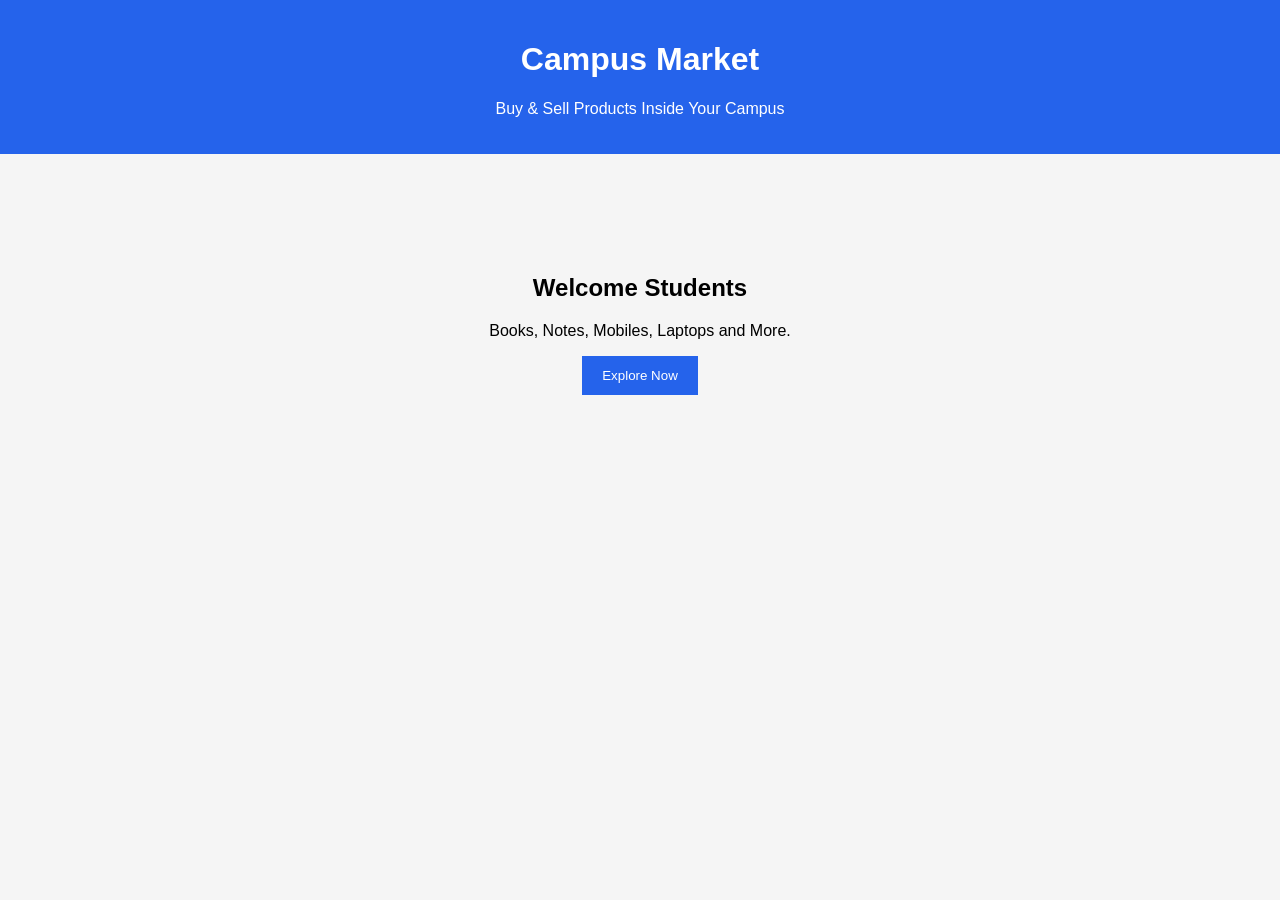
==== frontend/index.html @ 4e6729b6 "Add homepage" ====
<!DOCTYPE html>
<html lang="en">
<head>
    <meta charset="UTF-8">
    <title>Campus Market</title>
    <link rel="stylesheet" href="css/style.css">
</head>
<body>

<header>
    <h1>Campus Market</h1>
    <p>Buy & Sell Products Inside Your Campus</p>
</header>

<section class="hero">
    <h2>Welcome Students</h2>
    <p>Books, Notes, Mobiles, Laptops and More.</p>
    <button>Explore Now</button>
</section>

<script src="js/script.js"></script>

</body>
</html>
---- frontend/css/style.css ----
body{
    margin:0;
    font-family:Arial, sans-serif;
    background:#f5f5f5;
}

header{
    background:#2563eb;
    color:white;
    text-align:center;
    padding:20px;
}

.hero{
    text-align:center;
    padding:100px 20px;
}

button{
    background:#2563eb;
    color:white;
    border:none;
    padding:12px 20px;
    cursor:pointer;
}
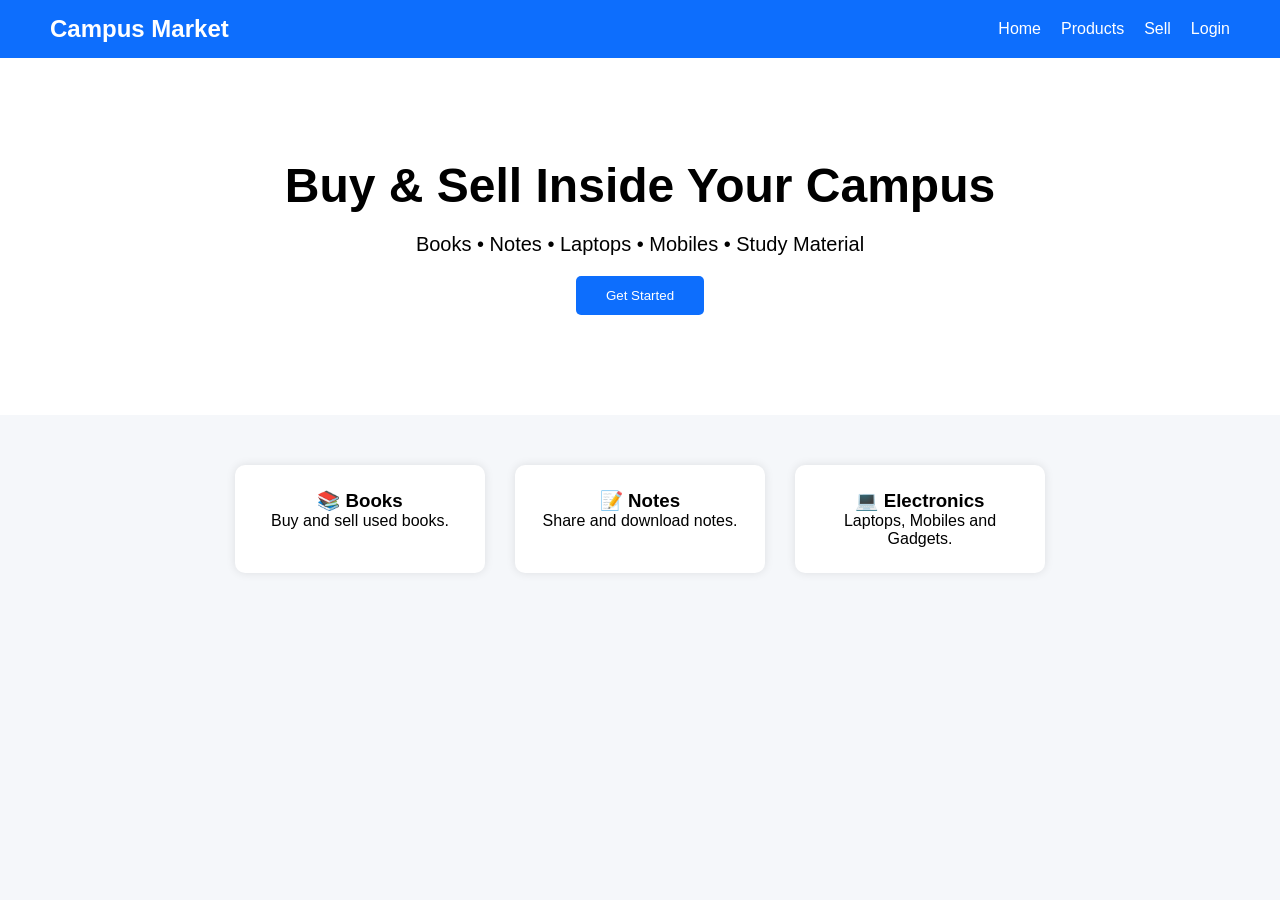
==== commit f7406711: "Professional homepage design" ====
--- a/frontend/index.html
+++ b/frontend/index.html
@@ -1,24 +1,55 @@
 <!DOCTYPE html>
 <html lang="en">
 <head>
-    <meta charset="UTF-8">
-    <title>Campus Market</title>
-    <link rel="stylesheet" href="css/style.css">
+<meta charset="UTF-8">
+<meta name="viewport" content="width=device-width, initial-scale=1.0">
+<title>Campus Market</title>
+<link rel="stylesheet" href="css/style.css">
 </head>
+
 <body>
 
-<header>
-    <h1>Campus Market</h1>
-    <p>Buy & Sell Products Inside Your Campus</p>
-</header>
+<nav>
+    <h2>Campus Market</h2>
+
+    <ul>
+        <li><a href="#">Home</a></li>
+        <li><a href="#">Products</a></li>
+        <li><a href="#">Sell</a></li>
+        <li><a href="#">Login</a></li>
+    </ul>
+</nav>
 
 <section class="hero">
-    <h2>Welcome Students</h2>
-    <p>Books, Notes, Mobiles, Laptops and More.</p>
-    <button>Explore Now</button>
+
+    <h1>Buy & Sell Inside Your Campus</h1>
+
+    <p>
+        Books • Notes • Laptops • Mobiles • Study Material
+    </p>
+
+    <button>Get Started</button>
+
 </section>
 
-<script src="js/script.js"></script>
+<section class="features">
+
+    <div class="card">
+        <h3>📚 Books</h3>
+        <p>Buy and sell used books.</p>
+    </div>
+
+    <div class="card">
+        <h3>📝 Notes</h3>
+        <p>Share and download notes.</p>
+    </div>
+
+    <div class="card">
+        <h3>💻 Electronics</h3>
+        <p>Laptops, Mobiles and Gadgets.</p>
+    </div>
+
+</section>
 
 </body>
 </html>
--- a/frontend/css/style.css
+++ b/frontend/css/style.css
@@ -1,25 +1,71 @@
-body{
+*{
     margin:0;
-    font-family:Arial, sans-serif;
-    background:#f5f5f5;
+    padding:0;
+    box-sizing:border-box;
+    font-family:Arial,sans-serif;
 }
 
-header{
-    background:#2563eb;
+body{
+    background:#f5f7fa;
+}
+
+nav{
+    background:#0d6efd;
     color:white;
-    text-align:center;
-    padding:20px;
+    display:flex;
+    justify-content:space-between;
+    align-items:center;
+    padding:15px 50px;
+}
+
+nav ul{
+    display:flex;
+    list-style:none;
+    gap:20px;
+}
+
+nav a{
+    color:white;
+    text-decoration:none;
 }
 
 .hero{
     text-align:center;
     padding:100px 20px;
+    background:white;
 }
 
-button{
-    background:#2563eb;
+.hero h1{
+    font-size:48px;
+    margin-bottom:20px;
+}
+
+.hero p{
+    font-size:20px;
+    margin-bottom:20px;
+}
+
+.hero button{
+    padding:12px 30px;
+    border:none;
+    background:#0d6efd;
     color:white;
-    border:none;
-    padding:12px 20px;
+    border-radius:5px;
     cursor:pointer;
+}
+
+.features{
+    display:flex;
+    justify-content:center;
+    gap:30px;
+    padding:50px;
+}
+
+.card{
+    width:250px;
+    background:white;
+    padding:25px;
+    border-radius:10px;
+    box-shadow:0 0 10px rgba(0,0,0,0.1);
+    text-align:center;
 }
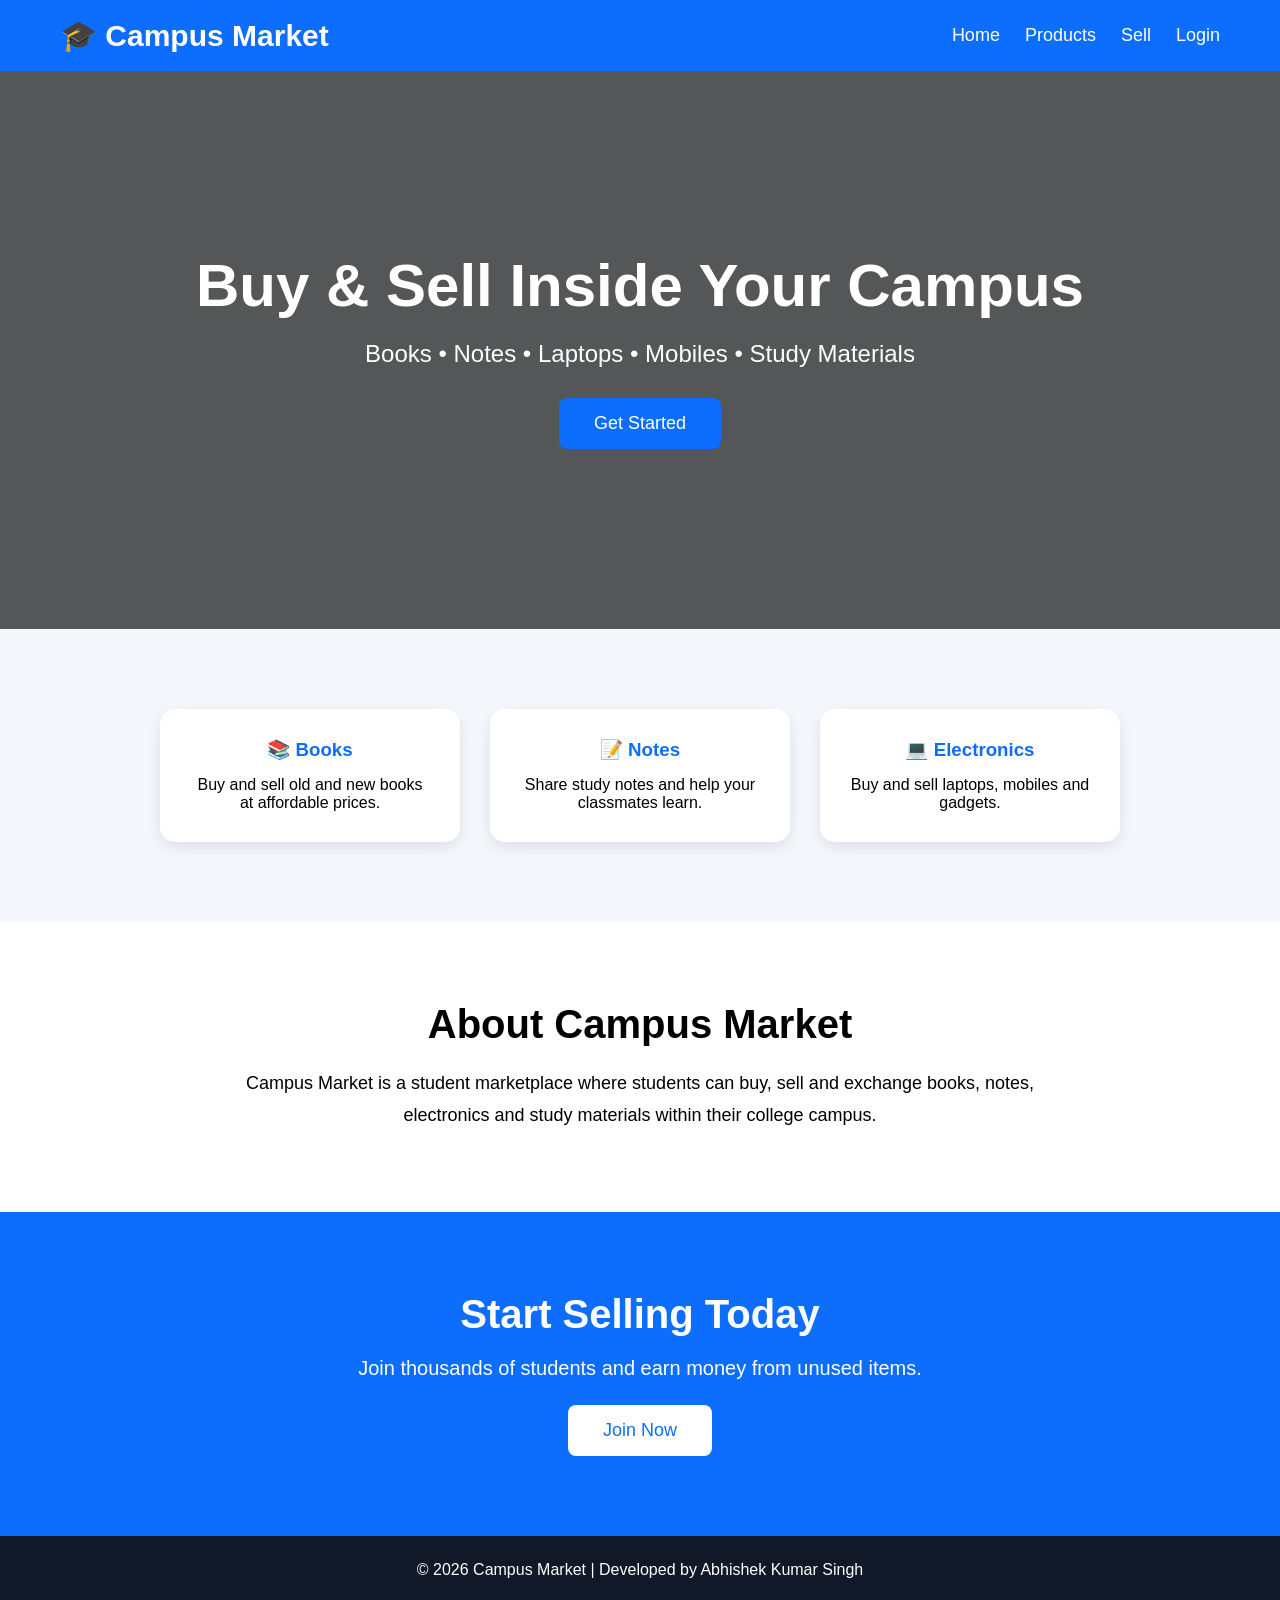
==== commit d4def920: "Complete professional homepage" ====
--- a/frontend/index.html
+++ b/frontend/index.html
@@ -10,7 +10,7 @@
 <body>
 
 <nav>
-    <h2>Campus Market</h2>
+    <div class="logo">🎓 Campus Market</div>
 
     <ul>
         <li><a href="#">Home</a></li>
@@ -21,35 +21,61 @@
 </nav>
 
 <section class="hero">
-
     <h1>Buy & Sell Inside Your Campus</h1>
 
     <p>
-        Books • Notes • Laptops • Mobiles • Study Material
+        Books • Notes • Laptops • Mobiles • Study Materials
     </p>
 
     <button>Get Started</button>
-
 </section>
 
 <section class="features">
 
     <div class="card">
         <h3>📚 Books</h3>
-        <p>Buy and sell used books.</p>
+        <p>Buy and sell old and new books at affordable prices.</p>
     </div>
 
     <div class="card">
         <h3>📝 Notes</h3>
-        <p>Share and download notes.</p>
+        <p>Share study notes and help your classmates learn.</p>
     </div>
 
     <div class="card">
         <h3>💻 Electronics</h3>
-        <p>Laptops, Mobiles and Gadgets.</p>
+        <p>Buy and sell laptops, mobiles and gadgets.</p>
     </div>
 
 </section>
 
+<section class="about">
+
+    <h2>About Campus Market</h2>
+
+    <p>
+        Campus Market is a student marketplace where students can buy,
+        sell and exchange books, notes, electronics and study materials
+        within their college campus.
+    </p>
+
+</section>
+
+<section class="cta">
+
+    <h2>Start Selling Today</h2>
+
+    <p>
+        Join thousands of students and earn money from unused items.
+    </p>
+
+    <button>Join Now</button>
+
+</section>
+
+<footer>
+    <p>© 2026 Campus Market | Developed by Abhishek Kumar Singh</p>
+</footer>
+
 </body>
 </html>
--- a/frontend/css/style.css
+++ b/frontend/css/style.css
@@ -2,12 +2,14 @@
     margin:0;
     padding:0;
     box-sizing:border-box;
-    font-family:Arial,sans-serif;
+    font-family:'Segoe UI',sans-serif;
 }
 
 body{
-    background:#f5f7fa;
+    background:#f4f7fc;
 }
+
+/* Navbar */
 
 nav{
     background:#0d6efd;
@@ -15,57 +17,178 @@
     display:flex;
     justify-content:space-between;
     align-items:center;
-    padding:15px 50px;
+    padding:18px 60px;
+}
+
+.logo{
+    font-size:30px;
+    font-weight:bold;
 }
 
 nav ul{
     display:flex;
     list-style:none;
-    gap:20px;
+    gap:25px;
 }
 
 nav a{
     color:white;
     text-decoration:none;
+    font-size:18px;
 }
 
+nav a:hover{
+    color:#ffd43b;
+}
+
+/* Hero */
+
 .hero{
+    background:linear-gradient(
+        rgba(0,0,0,.65),
+        rgba(0,0,0,.65)
+    ),
+    url('../images/campus.jpg');
+
+    background-size:cover;
+    background-position:center;
+
     text-align:center;
-    padding:100px 20px;
-    background:white;
+    color:white;
+
+    padding:180px 20px;
 }
 
 .hero h1{
-    font-size:48px;
+    font-size:60px;
     margin-bottom:20px;
 }
 
 .hero p{
-    font-size:20px;
-    margin-bottom:20px;
+    font-size:24px;
+    margin-bottom:30px;
 }
 
 .hero button{
-    padding:12px 30px;
+    padding:15px 35px;
     border:none;
+    border-radius:8px;
     background:#0d6efd;
     color:white;
-    border-radius:5px;
     cursor:pointer;
+    font-size:18px;
 }
+
+.hero button:hover{
+    background:#084298;
+}
+
+/* Features */
 
 .features{
     display:flex;
     justify-content:center;
     gap:30px;
-    padding:50px;
+    flex-wrap:wrap;
+    padding:80px 40px;
 }
 
 .card{
-    width:250px;
+    width:300px;
     background:white;
+    padding:30px;
+    text-align:center;
+    border-radius:15px;
+    box-shadow:0 5px 15px rgba(0,0,0,.1);
+    transition:.3s;
+}
+
+.card:hover{
+    transform:translateY(-10px);
+}
+
+.card h3{
+    color:#0d6efd;
+    margin-bottom:15px;
+}
+
+/* About */
+
+.about{
+    background:white;
+    text-align:center;
+    padding:80px 20px;
+}
+
+.about h2{
+    font-size:40px;
+    margin-bottom:20px;
+}
+
+.about p{
+    max-width:800px;
+    margin:auto;
+    line-height:1.8;
+    font-size:18px;
+}
+
+/* CTA */
+
+.cta{
+    background:#0d6efd;
+    color:white;
+    text-align:center;
+    padding:80px 20px;
+}
+
+.cta h2{
+    font-size:40px;
+    margin-bottom:20px;
+}
+
+.cta p{
+    margin-bottom:25px;
+    font-size:20px;
+}
+
+.cta button{
+    padding:15px 35px;
+    border:none;
+    border-radius:8px;
+    background:white;
+    color:#0d6efd;
+    font-size:18px;
+    cursor:pointer;
+}
+
+/* Footer */
+
+footer{
+    background:#111827;
+    color:white;
+    text-align:center;
     padding:25px;
-    border-radius:10px;
-    box-shadow:0 0 10px rgba(0,0,0,0.1);
-    text-align:center;
+}
+
+/* Responsive */
+
+@media(max-width:768px){
+
+    nav{
+        flex-direction:column;
+        gap:15px;
+    }
+
+    .hero h1{
+        font-size:40px;
+    }
+
+    .hero p{
+        font-size:18px;
+    }
+
+    .card{
+        width:100%;
+        max-width:350px;
+    }
 }
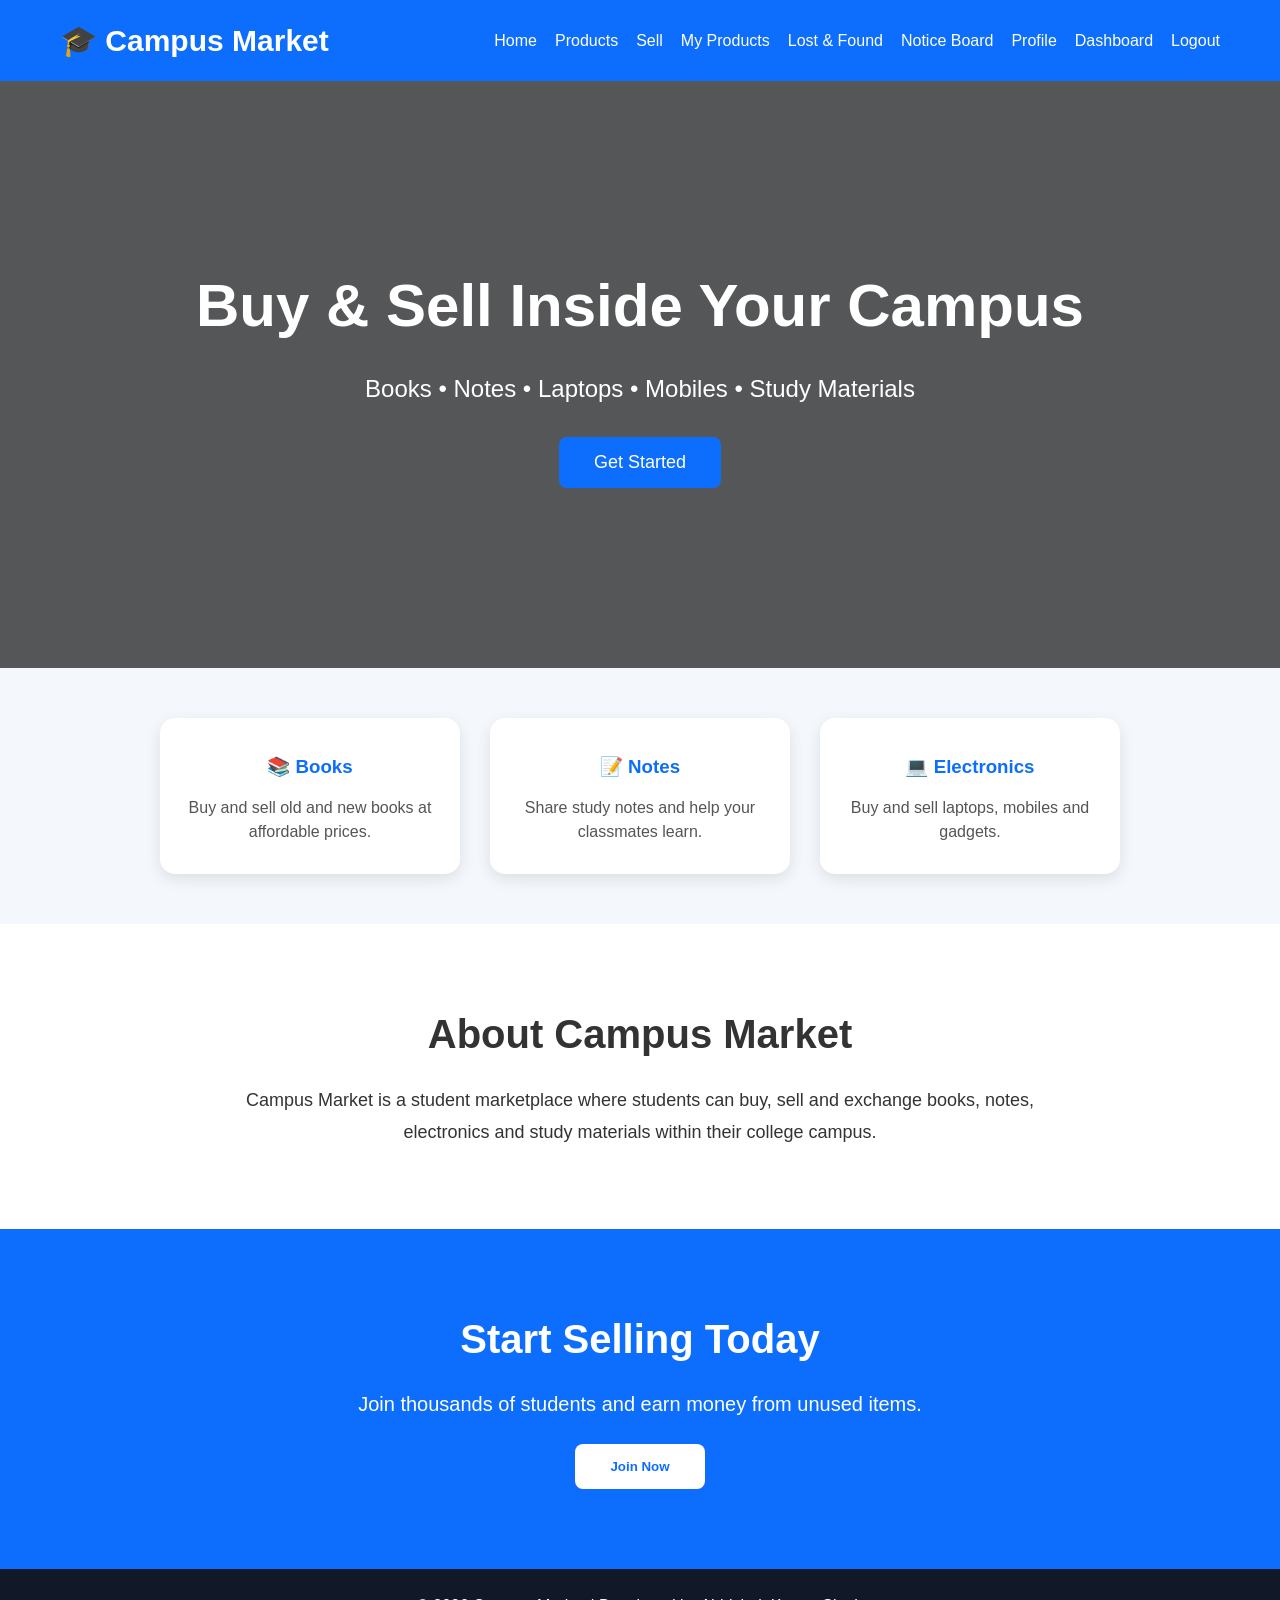
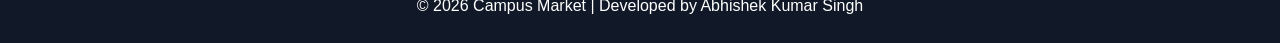
==== commit b7b63e1c: "Redesigned complete UI and improved Campus Market user experience" ====
--- a/frontend/index.html
+++ b/frontend/index.html
@@ -12,11 +12,16 @@
 <nav>
     <div class="logo">🎓 Campus Market</div>
 
-    <ul>
-        <li><a href="#">Home</a></li>
-        <li><a href="#">Products</a></li>
-        <li><a href="#">Sell</a></li>
-        <li><a href="#">Login</a></li>
+    <ul class="site-nav-links">
+        <li><a href="index.html">Home</a></li>
+        <li><a href="products.php">Products</a></li>
+        <li><a href="sell.html">Sell</a></li>
+        <li><a href="my-products.php">My Products</a></li>
+        <li><a href="lost-found.php">Lost & Found</a></li>
+        <li><a href="notice-board.php">Notice Board</a></li>
+        <li><a href="profile.php">Profile</a></li>
+        <li><a href="dashboard.php">Dashboard</a></li>
+        <li><a href="../backend/logout.php">Logout</a></li>
     </ul>
 </nav>
 
@@ -78,4 +83,4 @@
 </footer>
 
 </body>
-</html>+</html>
--- a/frontend/css/style.css
+++ b/frontend/css/style.css
@@ -1,194 +1,376 @@
-*{
-    margin:0;
-    padding:0;
-    box-sizing:border-box;
-    font-family:'Segoe UI',sans-serif;
-}
-
-body{
-    background:#f4f7fc;
-}
-
-/* Navbar */
-
-nav{
-    background:#0d6efd;
-    color:white;
-    display:flex;
-    justify-content:space-between;
-    align-items:center;
-    padding:18px 60px;
-}
-
-.logo{
-    font-size:30px;
-    font-weight:bold;
-}
-
-nav ul{
-    display:flex;
-    list-style:none;
-    gap:25px;
-}
-
-nav a{
-    color:white;
-    text-decoration:none;
-    font-size:18px;
-}
-
-nav a:hover{
-    color:#ffd43b;
-}
-
-/* Hero */
-
-.hero{
-    background:linear-gradient(
-        rgba(0,0,0,.65),
-        rgba(0,0,0,.65)
+/* RESET & GLOBAL STYLES */
+* {
+    margin: 0;
+    padding: 0;
+    box-sizing: border-box;
+    font-family: 'Segoe UI', Tahoma, Geneva, Verdana, sans-serif;
+}
+
+body {
+    background: #f4f7fc;
+    color: #333; /* Good practice to set a default text color */
+    line-height: 1.5;
+}
+
+/* NAVBAR */
+nav,
+.site-navbar {
+    background: #0d6efd;
+    color: white;
+    display: flex;
+    justify-content: space-between;
+    align-items: center;
+    padding: 18px 60px;
+    gap: 18px;
+}
+
+.logo,
+.site-logo {
+    font-size: 30px;
+    font-weight: bold;
+    color: white;
+    text-decoration: none;
+    white-space: nowrap;
+}
+
+nav ul,
+.site-nav-links {
+    display: flex;
+    list-style: none;
+    gap: 18px;
+    align-items: center;
+    flex-wrap: wrap;
+}
+
+nav a,
+.site-nav-links a {
+    color: white;
+    text-decoration: none;
+    font-size: 16px;
+    transition: color 0.2s ease;
+}
+
+nav a:hover,
+.site-nav-links a:hover {
+    color: #ffd43b;
+}
+
+/* HERO */
+.hero {
+    background: linear-gradient(
+        rgba(0, 0, 0, 0.65),
+        rgba(0, 0, 0, 0.65)
     ),
-    url('../images/campus.jpg');
-
-    background-size:cover;
-    background-position:center;
-
-    text-align:center;
-    color:white;
-
-    padding:180px 20px;
-}
-
-.hero h1{
-    font-size:60px;
-    margin-bottom:20px;
-}
-
-.hero p{
-    font-size:24px;
-    margin-bottom:30px;
-}
-
-.hero button{
-    padding:15px 35px;
-    border:none;
-    border-radius:8px;
-    background:#0d6efd;
-    color:white;
-    cursor:pointer;
-    font-size:18px;
-}
-
-.hero button:hover{
-    background:#084298;
-}
-
-/* Features */
-
-.features{
-    display:flex;
-    justify-content:center;
-    gap:30px;
-    flex-wrap:wrap;
-    padding:80px 40px;
-}
-
-.card{
-    width:300px;
-    background:white;
-    padding:30px;
-    text-align:center;
-    border-radius:15px;
-    box-shadow:0 5px 15px rgba(0,0,0,.1);
-    transition:.3s;
-}
-
-.card:hover{
-    transform:translateY(-10px);
-}
-
-.card h3{
-    color:#0d6efd;
-    margin-bottom:15px;
-}
-
-/* About */
-
-.about{
-    background:white;
-    text-align:center;
-    padding:80px 20px;
-}
-
-.about h2{
-    font-size:40px;
-    margin-bottom:20px;
-}
-
-.about p{
-    max-width:800px;
-    margin:auto;
-    line-height:1.8;
-    font-size:18px;
+    url('../images/campus.jpg') no-repeat center center; /* Shortened syntax */
+    background-size: cover;
+    text-align: center;
+    color: white;
+    padding: 180px 20px;
+}
+
+.hero h1 {
+    font-size: 60px;
+    margin-bottom: 20px;
+}
+
+.hero p {
+    font-size: 24px;
+    margin-bottom: 30px;
+}
+
+.hero button {
+    padding: 15px 35px;
+    border: none;
+    border-radius: 8px;
+    background: #0d6efd;
+    color: white;
+    cursor: pointer;
+    font-size: 18px;
+    transition: background-color 0.2s ease;
+}
+
+.hero button:hover {
+    background: #084298;
+}
+
+/* PRODUCTS / FEATURES */
+.features {
+    display: flex;
+    justify-content: center;
+    gap: 30px;
+    flex-wrap: wrap;
+    padding: 50px 30px;
+}
+
+.card {
+    width: 300px;
+    background: white;
+    padding: 20px;
+    text-align: center;
+    border-radius: 15px;
+    box-shadow: 0 5px 15px rgba(0, 0, 0, 0.1);
+    transition: transform 0.3s ease, box-shadow 0.3s ease; /* Specified transitions */
+    overflow: hidden;
+}
+
+.card:hover {
+    transform: translateY(-8px);
+    box-shadow: 0 8px 25px rgba(0, 0, 0, 0.15); /* Enhanced depth on hover */
+}
+
+.product-img {
+    width: 100%;
+    height: 220px;
+    object-fit: cover;
+    border-radius: 10px;
+}
+
+.file-icon {
+    font-size: 90px;
+    margin: 20px 0;
+}
+
+.card h3 {
+    color: #0d6efd;
+    margin: 15px 0;
+}
+
+.card p {
+    color: #555;
+    margin-bottom: 10px;
+}
+
+.price {
+    color: #0d6efd;
+    font-size: 30px;
+    font-weight: bold;
+    margin: 10px 0;
+}
+
+/* BADGES */
+.badge {
+    display: inline-block;
+    padding: 6px 12px;
+    border-radius: 20px;
+    color: white;
+    font-size: 13px;
+    margin: 4px;
+}
+
+.category { background: #6f42c1; }
+.available { background: #198754; }
+.sold { background: #dc3545; }
+
+/* BUTTONS */
+.btn {
+    display: inline-block;
+    padding: 10px 18px;
+    color: white;
+    text-decoration: none;
+    border-radius: 6px;
+    margin-top: 10px;
+    transition: opacity 0.2s ease;
+}
+
+.btn:hover {
+    opacity: 0.9;
+}
+
+.edit { background: #0d6efd; }
+.delete { background: #dc3545; }
+.download { background: #6f42c1; }
+.contact { background: #198754; }
+
+.date {
+    color: gray;
+    font-size: 13px;
+    margin-top: 10px;
+}
+
+/* FORMS */
+.form-container {
+    width: 100%;
+    max-width: 450px; /* Better practice for responsiveness */
+    margin: 60px auto;
+    background: white;
+    padding: 30px;
+    border-radius: 10px;
+    box-shadow: 0 0 15px rgba(0, 0, 0, 0.1);
+}
+
+.form-container h2 {
+    text-align: center;
+    margin-bottom: 20px;
+}
+
+.form-container input,
+.form-container textarea,
+.form-container select {
+    width: 100%;
+    padding: 12px;
+    margin: 10px 0;
+    border: 1px solid #ddd;
+    border-radius: 6px;
+    box-sizing: border-box; /* Forces safety override */
+}
+
+.form-container textarea {
+    resize: vertical; /* Allows users to scale height, but not break width */
+    min-height: 100px;
+}
+
+.form-container button {
+    width: 100%;
+    padding: 12px;
+    border: none;
+    background: #0d6efd;
+    color: white;
+    border-radius: 6px;
+    cursor: pointer;
+    font-size: 16px;
+    transition: background-color 0.2s ease;
+}
+
+.form-container button:hover {
+    background: #084298;
+}
+
+/* SEARCH */
+.search-box {
+    text-align: center;
+    margin: 30px;
+}
+
+.search-box input,
+.search-box select {
+    padding: 10px;
+    margin: 5px;
+    border: 1px solid #ddd;
+    border-radius: 4px;
+}
+
+/* PRODUCT DETAILS */
+.product-box {
+    width: 100%;
+    max-width: 800px; /* Replaced hard width with max-width */
+    margin: 40px auto;
+    background: white;
+    padding: 25px;
+    border-radius: 12px;
+    box-shadow: 0 0 10px rgba(0, 0, 0, 0.1);
+}
+
+.preview {
+    text-align: center;
+    margin-bottom: 20px;
+}
+
+.preview img, 
+.preview video {
+    width: 100%;
+    max-width: 500px;
+    height: auto; /* Ensures aspect ratio safety */
+    border-radius: 10px;
+}
+
+iframe {
+    width: 100%;
+    height: 450px; /* Reduced slightly for standard screens */
+    border: none;
+    border-radius: 10px;
+}
+
+.info-box {
+    background: #f8f9fa;
+    padding: 15px;
+    border-radius: 10px;
+    margin-top: 15px;
+}
+
+/* ABOUT */
+.about {
+    background: white;
+    text-align: center;
+    padding: 80px 20px;
+}
+
+.about h2 {
+    font-size: 40px;
+    margin-bottom: 20px;
+}
+
+.about p {
+    max-width: 800px;
+    margin: auto;
+    line-height: 1.8;
+    font-size: 18px;
 }
 
 /* CTA */
-
-.cta{
-    background:#0d6efd;
-    color:white;
-    text-align:center;
-    padding:80px 20px;
-}
-
-.cta h2{
-    font-size:40px;
-    margin-bottom:20px;
-}
-
-.cta p{
-    margin-bottom:25px;
-    font-size:20px;
-}
-
-.cta button{
-    padding:15px 35px;
-    border:none;
-    border-radius:8px;
-    background:white;
-    color:#0d6efd;
-    font-size:18px;
-    cursor:pointer;
-}
-
-/* Footer */
-
-footer{
-    background:#111827;
-    color:white;
-    text-align:center;
-    padding:25px;
-}
-
-/* Responsive */
-
-@media(max-width:768px){
-
-    nav{
-        flex-direction:column;
-        gap:15px;
-    }
-
-    .hero h1{
-        font-size:40px;
-    }
-
-    .hero p{
-        font-size:18px;
-    }
-
-    .card{
-        width:100%;
-        max-width:350px;
-    }
-}+.cta {
+    background: #0d6efd;
+    color: white;
+    text-align: center;
+    padding: 80px 20px;
+}
+
+.cta h2 {
+    font-size: 40px;
+    margin-bottom: 20px;
+}
+
+.cta p {
+    margin-bottom: 25px;
+    font-size: 20px;
+}
+
+.cta button {
+    padding: 15px 35px;
+    border: none;
+    border-radius: 8px;
+    background: white;
+    color: #0d6efd;
+    cursor: pointer;
+    font-weight: bold;
+    transition: background-color 0.2s ease;
+}
+
+.cta button:hover {
+    background: #f0f0f0;
+}
+
+/* FOOTER */
+footer {
+    background: #111827;
+    color: white;
+    text-align: center;
+    padding: 25px;
+}
+
+/* RESPONSIVE */
+@media (max-width: 768px) {
+    nav,
+    .site-navbar {
+        flex-direction: column;
+        gap: 15px;
+        padding: 20px;
+    }
+
+    .site-nav-links {
+        justify-content: center;
+        gap: 12px;
+    }
+
+    .hero h1 {
+        font-size: 40px;
+    }
+
+    .hero p {
+        font-size: 18px;
+    }
+
+    .card {
+        width: 100%;
+        max-width: 350px;
+    }
+}
